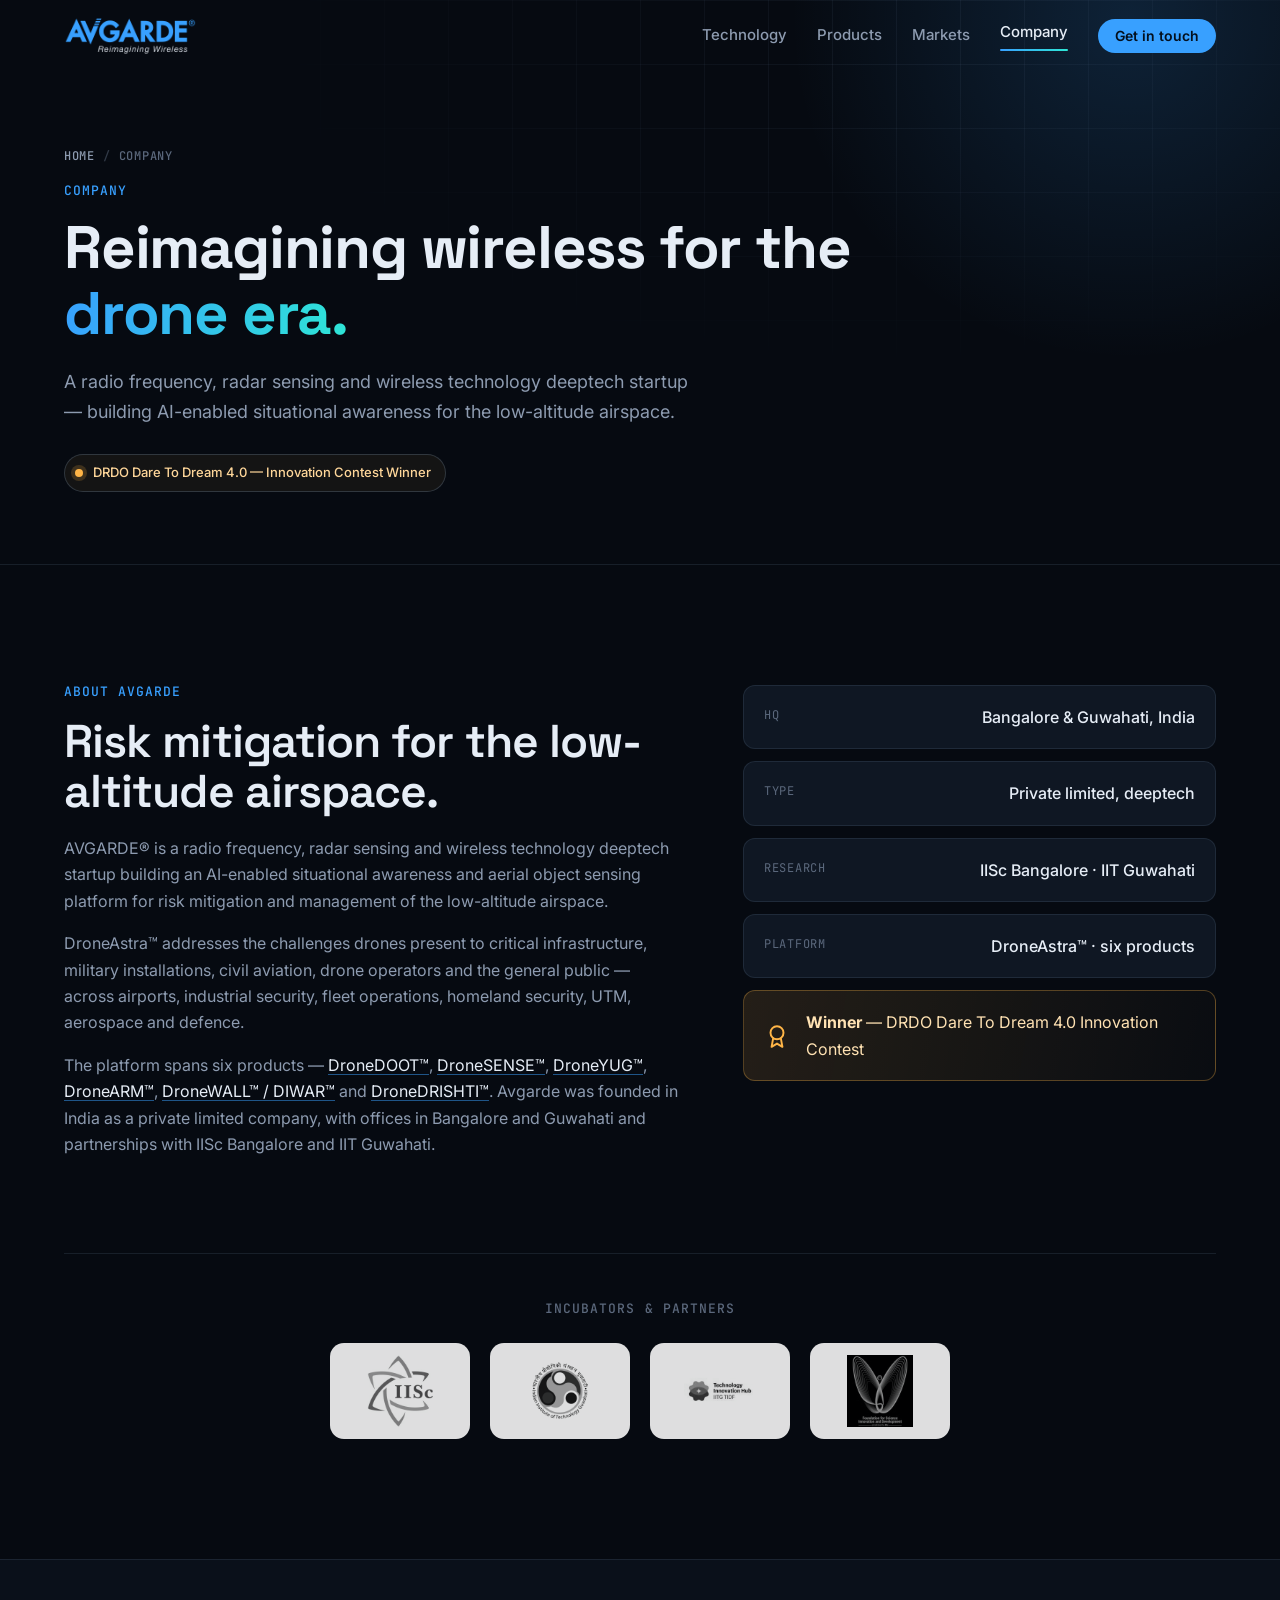
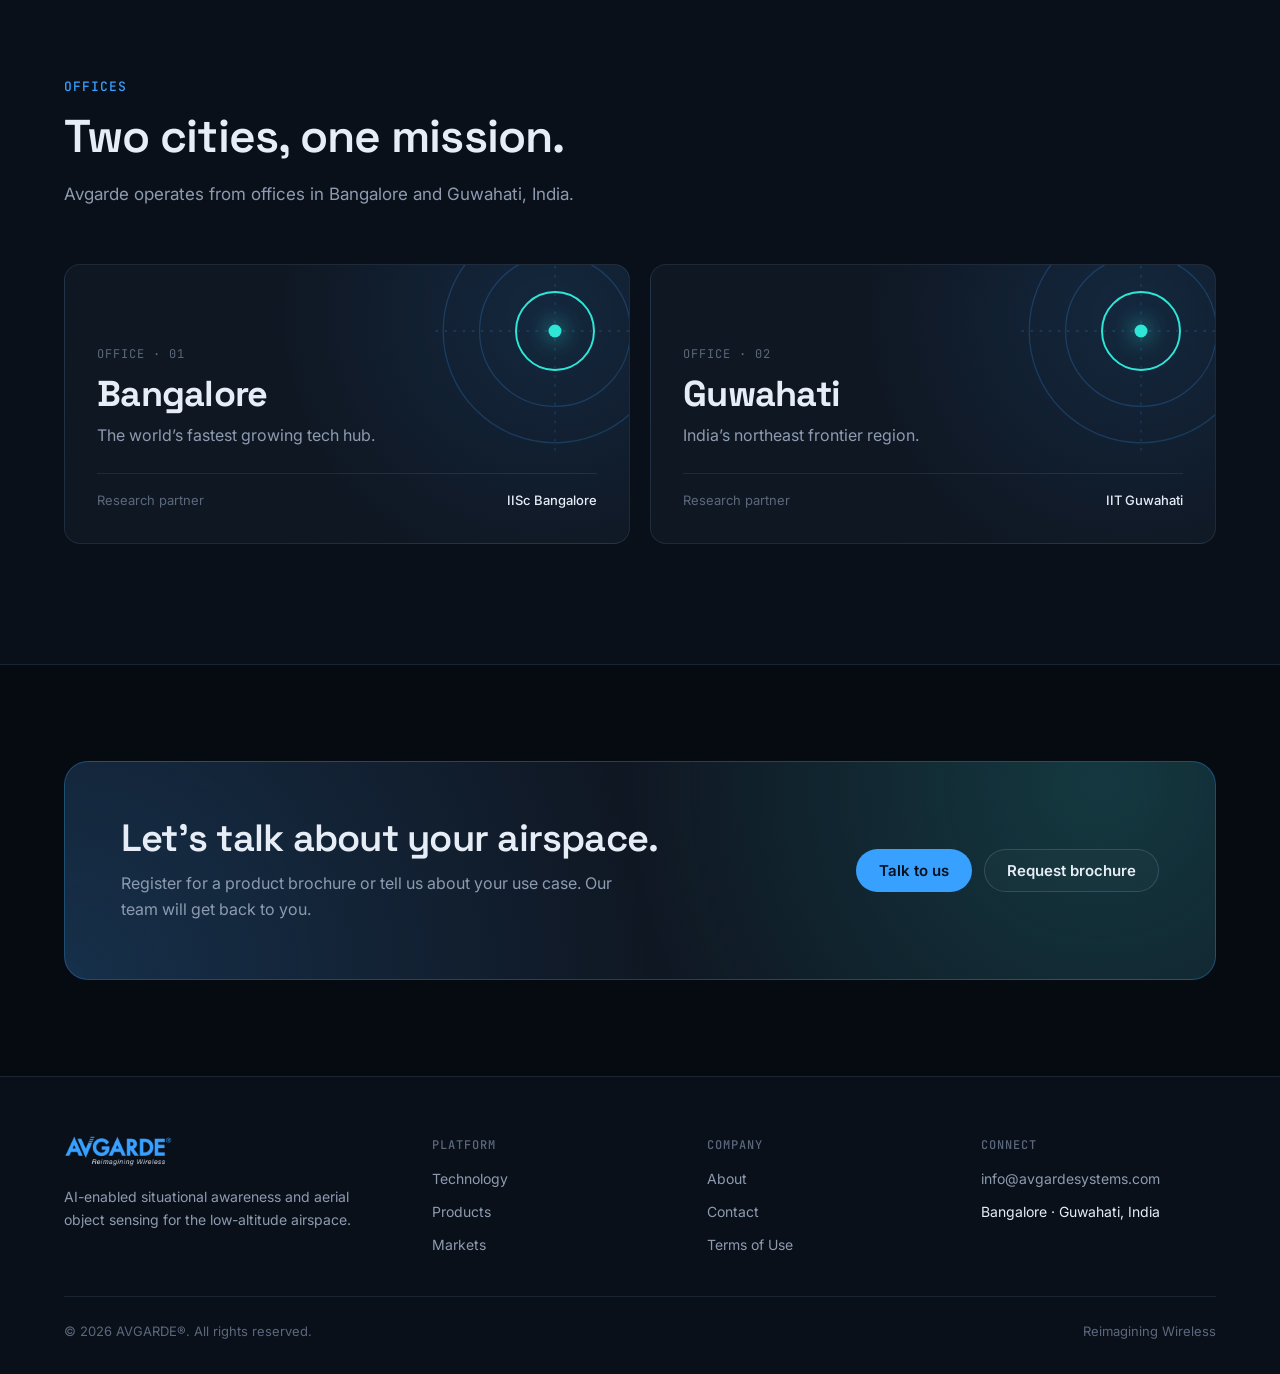
==== company.html @ e4c012e9 "Initial commit: Ready for Vercel deployment" ====
<!DOCTYPE html>
<html lang="en">
<head>
  <meta charset="utf-8">
  <meta name="viewport" content="width=device-width, initial-scale=1">
  <title>Company — Avgarde®</title>
  <meta name="description" content="AVGARDE® is a radio frequency, radar sensing and wireless technology deeptech startup from India, with offices in Bangalore and Guwahati.">
  <meta name="theme-color" content="#060a11">
  <meta property="og:title" content="Company — Avgarde®">
  <meta property="og:description" content="AVGARDE® is a radio frequency, radar sensing and wireless technology deeptech startup from India, with offices in Bangalore and Guwahati.">
  <meta property="og:type" content="website">
  <link rel="icon" type="image/svg+xml" href="data:image/svg+xml,%3Csvg xmlns='http://www.w3.org/2000/svg' viewBox='0 0 32 32'%3E%3Crect width='32' height='32' rx='7' fill='%23060a11'/%3E%3Cpath d='M16 5 6 27h5l5-11 5 11h5z' fill='%2338a0ff'/%3E%3C/svg%3E">
  <link rel="preconnect" href="https://fonts.googleapis.com">
  <link rel="preconnect" href="https://fonts.gstatic.com" crossorigin>
  <link href="https://fonts.googleapis.com/css2?family=Inter:wght@400;500;600&family=Space+Grotesk:wght@500;600;700&family=JetBrains+Mono:wght@400;500&display=swap" rel="stylesheet">
  <link rel="stylesheet" href="styles.css">
  <link rel="stylesheet" href="pages.css">
</head>
<body data-page="company">

<a class="skip" href="#main">Skip to content</a>

<header class="nav" id="nav">
  <div class="container nav__inner">
    <a href="index.html" class="nav__logo" aria-label="Avgarde home">
      <img src="assets/logo-dark.png" alt="Avgarde® — Reimagining Wireless" width="150" height="50">
    </a>
    <nav class="nav__links" id="navLinks" aria-label="Primary">
      <a href="technology.html" data-page="technology">Technology</a>
      <a href="products.html" data-page="products">Products</a>
      <a href="markets.html" data-page="markets">Markets</a>
      <a href="company.html" data-page="company">Company</a>
      <a href="contact.html" class="btn btn--sm btn--primary" data-page="contact">Get in touch</a>
    </nav>
    <button class="nav__toggle" id="navToggle" aria-label="Open menu" aria-expanded="false" aria-controls="navLinks">
      <span></span><span></span>
    </button>
  </div>
</header>

<main id="main">
  <!-- ============ PAGE HERO ============ -->
  <section class="page-hero">
    <div class="hero__grid-bg" aria-hidden="true"></div>
    <div class="container">
      <nav class="crumbs reveal" aria-label="Breadcrumb">
        <a href="index.html">Home</a><span aria-hidden="true">/</span><span aria-current="page">Company</span>
      </nav>
      <p class="eyebrow reveal">Company</p>
      <h1 class="reveal">Reimagining wireless for the <span class="grad">drone era.</span></h1>
      <p class="lead reveal">A radio frequency, radar sensing and wireless technology deeptech startup — building AI-enabled situational awareness for the low-altitude airspace.</p>
      <p class="badge page-hero__badge reveal">
        <span class="badge__dot" aria-hidden="true"></span>
        DRDO Dare To Dream 4.0 — Innovation Contest Winner
      </p>
    </div>
  </section>

  <!-- ============ ABOUT ============ -->
  <section class="section" id="about">
    <div class="container company">
      <div class="company__text reveal">
        <p class="eyebrow">About Avgarde</p>
        <h2>Risk mitigation for the low-altitude airspace.</h2>
        <p>AVGARDE® is a radio frequency, radar sensing and wireless technology deeptech startup building an AI-enabled situational awareness and aerial object sensing platform for risk mitigation and management of the low-altitude airspace.</p>
        <p>DroneAstra™ addresses the challenges drones present to critical infrastructure, military installations, civil aviation, drone operators and the general public — across airports, industrial security, fleet operations, homeland security, UTM, aerospace and defence.</p>
        <p>The platform spans six products — <a class="inline-link" href="products.html#dronedoot">DroneDOOT™</a>, <a class="inline-link" href="products.html#dronesense">DroneSENSE™</a>, <a class="inline-link" href="products.html#droneyug">DroneYUG™</a>, <a class="inline-link" href="products.html#dronearm">DroneARM™</a>, <a class="inline-link" href="products.html#dronewall">DroneWALL™ / DIWAR™</a> and <a class="inline-link" href="products.html#dronedrishti">DroneDRISHTI™</a>. Avgarde was founded in India as a private limited company, with offices in Bangalore and Guwahati and partnerships with IISc Bangalore and IIT Guwahati.</p>
      </div>
      <div class="company__facts reveal">
        <div class="fact">
          <span class="fact__k mono">HQ</span>
          <span class="fact__v">Bangalore &amp; Guwahati, India</span>
        </div>
        <div class="fact">
          <span class="fact__k mono">Type</span>
          <span class="fact__v">Private limited, deeptech</span>
        </div>
        <div class="fact">
          <span class="fact__k mono">Research</span>
          <span class="fact__v">IISc Bangalore · IIT Guwahati</span>
        </div>
        <div class="fact">
          <span class="fact__k mono">Platform</span>
          <span class="fact__v">DroneAstra™ · six products</span>
        </div>
        <div class="fact fact--award">
          <svg viewBox="0 0 24 24" aria-hidden="true"><circle cx="12" cy="9" r="6"/><path d="M8.5 14 7 22l5-3 5 3-1.5-8"/></svg>
          <span><b>Winner</b> — DRDO Dare To Dream 4.0 Innovation Contest</span>
        </div>
      </div>
    </div>

    <div class="container">
      <div class="partners reveal">
        <p class="partners__label">Incubators &amp; partners</p>
        <div class="partners__row">
          <div class="partner"><img src="assets/iisc.jpeg" alt="Indian Institute of Science, Bangalore" width="400" height="400" loading="lazy"></div>
          <div class="partner"><img src="assets/iitg-logo.png" alt="IIT Guwahati" width="400" height="400" loading="lazy"></div>
          <div class="partner"><img src="assets/iitg.jpeg" alt="IIT Guwahati Technology Incubation Centre" width="200" height="200" loading="lazy"></div>
          <div class="partner"><img src="assets/fsid.jpeg" alt="Foundation for Science Innovation and Development" width="200" height="200" loading="lazy"></div>
        </div>
      </div>
    </div>
  </section>

  <!-- ============ OFFICES ============ -->
  <section class="section section--alt" id="offices">
    <div class="container">
      <header class="section__head reveal">
        <p class="eyebrow">Offices</p>
        <h2>Two cities, one mission.</h2>
        <p class="section__sub">Avgarde operates from offices in Bangalore and Guwahati, India.</p>
      </header>

      <div class="offices">
        <article class="office reveal">
          <svg class="office__art" viewBox="0 0 200 200" aria-hidden="true">
            <circle cx="100" cy="100" r="30"/><circle cx="100" cy="100" r="58"/><circle cx="100" cy="100" r="86"/>
            <path d="M100 8v184M8 100h184"/>
            <circle class="office__ping" cx="100" cy="100" r="30"/>
            <circle class="office__pin" cx="100" cy="100" r="5"/>
          </svg>
          <p class="office__k mono">Office · 01</p>
          <h3>Bangalore</h3>
          <p class="office__d">The world’s fastest growing tech hub.</p>
          <p class="office__meta"><span>Research partner</span><span>IISc Bangalore</span></p>
        </article>
        <article class="office reveal">
          <svg class="office__art" viewBox="0 0 200 200" aria-hidden="true">
            <circle cx="100" cy="100" r="30"/><circle cx="100" cy="100" r="58"/><circle cx="100" cy="100" r="86"/>
            <path d="M100 8v184M8 100h184"/>
            <circle class="office__ping" cx="100" cy="100" r="30"/>
            <circle class="office__pin" cx="100" cy="100" r="5"/>
          </svg>
          <p class="office__k mono">Office · 02</p>
          <h3>Guwahati</h3>
          <p class="office__d">India’s northeast frontier region.</p>
          <p class="office__meta"><span>Research partner</span><span>IIT Guwahati</span></p>
        </article>
      </div>
    </div>
  </section>

  <!-- ============ CTA ============ -->
  <section class="cta-band">
    <div class="container">
      <div class="cta-band__box reveal">
        <div>
          <h2>Let’s talk about your airspace.</h2>
          <p>Register for a product brochure or tell us about your use case. Our team will get back to you.</p>
        </div>
        <div class="cta-band__actions">
          <a href="contact.html?req=other" class="btn btn--primary">Talk to us</a>
          <a href="contact.html" class="btn btn--ghost">Request brochure</a>
        </div>
      </div>
    </div>
  </section>
</main>

<footer class="footer">
  <div class="container">
    <div class="footer__grid">
      <div class="footer__brand">
        <a href="index.html" aria-label="Avgarde home"><img src="assets/logo-dark.png" alt="Avgarde®" width="120" height="40"></a>
        <p>AI-enabled situational awareness and aerial object sensing for the low-altitude airspace.</p>
      </div>
      <div class="footer__col">
        <h4>Platform</h4>
        <ul>
          <li><a href="technology.html">Technology</a></li>
          <li><a href="products.html">Products</a></li>
          <li><a href="markets.html">Markets</a></li>
        </ul>
      </div>
      <div class="footer__col">
        <h4>Company</h4>
        <ul>
          <li><a href="company.html">About</a></li>
          <li><a href="contact.html">Contact</a></li>
          <li><a href="https://avgarde.net/terms-of-use">Terms of Use</a></li>
        </ul>
      </div>
      <div class="footer__col">
        <h4>Connect</h4>
        <ul>
          <li><a href="mailto:info@avgardesystems.com">info@avgardesystems.com</a></li>
          <li>Bangalore · Guwahati, India</li>
        </ul>
      </div>
    </div>
    <div class="footer__bottom">
      <p>© <span id="year">2026</span> AVGARDE®. All rights reserved.</p>
      <p>Reimagining Wireless</p>
    </div>
  </div>
</footer>

<script src="main.js"></script>
</body>
</html>
---- styles.css ----
:root {
  --bg: #060a11;
  --bg-alt: #0a101a;
  --surface: #0f1723;
  --surface-2: #131d2c;
  --line: rgba(148, 176, 214, 0.12);
  --line-strong: rgba(148, 176, 214, 0.22);
  --text: #e6edf6;
  --muted: #8d9bb0;
  --faint: #5b687c;
  --blue: #38a0ff;
  --cyan: #2ee6d6;
  --red: #ff5c6c;
  --amber: #ffb547;
  --green: #3ddc97;
  --radius: 16px;
  --max: 1200px;
  --font: "Inter", system-ui, -apple-system, sans-serif;
  --display: "Space Grotesk", var(--font);
  --mono: "JetBrains Mono", ui-monospace, monospace;
}

*, *::before, *::after { box-sizing: border-box; }
html { scroll-behavior: smooth; scroll-padding-top: 80px; }
body {
  margin: 0;
  background: var(--bg);
  color: var(--text);
  font: 400 16px/1.65 var(--font);
  -webkit-font-smoothing: antialiased;
  overflow-x: hidden;
}
img { max-width: 100%; display: block; }
a { color: inherit; text-decoration: none; }
h1, h2, h3 { font-family: var(--display); line-height: 1.1; margin: 0; letter-spacing: -0.02em; }
p { margin: 0; }
.mono { font-family: var(--mono); }
.container { width: 100%; max-width: var(--max); margin: 0 auto; padding: 0 24px; }
:focus-visible { outline: 2px solid var(--blue); outline-offset: 3px; border-radius: 6px; }

/* ---------- buttons ---------- */
.btn {
  display: inline-flex; align-items: center; justify-content: center; gap: 8px;
  padding: 13px 22px; border-radius: 999px; font: 600 15px/1 var(--font);
  border: 1px solid transparent; cursor: pointer; transition: transform .2s, background .2s, border-color .2s, box-shadow .2s;
}
.btn--primary { background: var(--blue); color: #04101e; box-shadow: 0 0 0 0 rgba(56,160,255,.4); }
.btn--primary:hover { background: #5cb3ff; box-shadow: 0 8px 30px -8px rgba(56,160,255,.6); transform: translateY(-1px); }
.btn--ghost { border-color: var(--line-strong); color: var(--text); background: rgba(255,255,255,.02); }
.btn--ghost:hover { border-color: var(--blue); background: rgba(56,160,255,.08); }
.btn--sm { padding: 9px 16px; font-size: 14px; }
.btn--block { width: 100%; }

/* ---------- nav ---------- */
.nav {
  position: fixed; inset: 0 0 auto; z-index: 50; height: 72px;
  transition: background .3s, border-color .3s, backdrop-filter .3s;
  border-bottom: 1px solid transparent;
}
.nav.is-scrolled { background: rgba(6,10,17,.78); backdrop-filter: blur(14px); -webkit-backdrop-filter: blur(14px); border-bottom-color: var(--line); }
.nav__inner { height: 100%; display: flex; align-items: center; justify-content: space-between; }
.nav__logo img { height: 44px; width: auto; }
.nav__links { display: flex; align-items: center; gap: 30px; font-size: 15px; font-weight: 500; }
.nav__links a:not(.btn) { color: var(--muted); transition: color .2s; }
.nav__links a:not(.btn):hover, .nav__links a.is-current { color: var(--text); }
.nav__toggle { display: none; width: 40px; height: 40px; background: none; border: 0; cursor: pointer; position: relative; }
.nav__toggle span { position: absolute; left: 10px; right: 10px; height: 2px; background: var(--text); border-radius: 2px; transition: transform .25s, top .25s; }
.nav__toggle span:first-child { top: 15px; }
.nav__toggle span:last-child { top: 23px; }
.nav__toggle[aria-expanded="true"] span:first-child { top: 19px; transform: rotate(45deg); }
.nav__toggle[aria-expanded="true"] span:last-child { top: 19px; transform: rotate(-45deg); }

/* ---------- hero ---------- */
.hero { position: relative; padding: 140px 0 64px; overflow: hidden; isolation: isolate; }
.hero::before {
  content: ""; position: absolute; z-index: -1; width: 900px; height: 900px; right: -200px; top: -250px;
  background: radial-gradient(circle, rgba(56,160,255,.18), transparent 60%);
}
.hero::after {
  content: ""; position: absolute; z-index: -1; width: 700px; height: 700px; left: -300px; bottom: -300px;
  background: radial-gradient(circle, rgba(46,230,214,.08), transparent 60%);
}
.hero__grid-bg {
  position: absolute; inset: 0; z-index: -1;
  background-image: linear-gradient(var(--line) 1px, transparent 1px), linear-gradient(90deg, var(--line) 1px, transparent 1px);
  background-size: 64px 64px;
  mask-image: radial-gradient(ellipse 70% 60% at 60% 35%, #000 20%, transparent 75%);
  -webkit-mask-image: radial-gradient(ellipse 70% 60% at 60% 35%, #000 20%, transparent 75%);
  opacity: .55;
}
.hero__inner { display: grid; grid-template-columns: 1.05fr 1fr; gap: 56px; align-items: center; }
.badge {
  display: inline-flex; align-items: center; gap: 10px; padding: 7px 14px 7px 10px; margin-bottom: 28px;
  border: 1px solid var(--line-strong); border-radius: 999px; background: rgba(255,181,71,.06);
  font-size: 13px; font-weight: 500; color: #ffd79a;
}
.badge__dot { width: 8px; height: 8px; border-radius: 50%; background: var(--amber); box-shadow: 0 0 0 4px rgba(255,181,71,.18); }
.hero h1 { font-size: clamp(40px, 5.6vw, 68px); font-weight: 700; margin-bottom: 22px; }
.grad { white-space: nowrap; background: linear-gradient(100deg, var(--blue), var(--cyan)); -webkit-background-clip: text; background-clip: text; color: transparent; }
.lead { font-size: 18px; color: var(--muted); max-width: 520px; margin-bottom: 36px; }
.hero__cta { display: flex; gap: 12px; flex-wrap: wrap; }

.radar {
  position: relative; aspect-ratio: 1; width: 100%; max-width: 520px; margin-left: auto;
  border-radius: 50%;
  background: radial-gradient(circle, rgba(56,160,255,.08), rgba(6,10,17,0) 70%);
}
.radar canvas { width: 100%; height: 100%; display: block; }
.radar__hud {
  position: absolute; font-size: 12px; color: var(--muted); padding: 6px 10px;
  background: rgba(15,23,35,.8); border: 1px solid var(--line); border-radius: 8px; backdrop-filter: blur(6px);
  display: flex; align-items: center; gap: 6px; white-space: nowrap;
}
.radar__hud .mono { color: var(--blue); font-size: 11px; }
.radar__hud--tl { top: 6%; left: 0; }
.radar__hud--tr { top: 6%; right: 0; }
.radar__hud--bl { bottom: 6%; left: 0; }
.radar__hud--br { bottom: 6%; right: 0; color: var(--text); }
.dot { width: 7px; height: 7px; border-radius: 50%; display: inline-block; }
.dot--red { background: var(--red); box-shadow: 0 0 10px var(--red); animation: pulse 1.6s infinite; }
@keyframes pulse { 50% { opacity: .35; } }

.stats {
  margin: 72px 0 0; display: grid; grid-template-columns: repeat(4, 1fr);
  border: 1px solid var(--line); border-radius: var(--radius); background: rgba(15,23,35,.55); backdrop-filter: blur(8px);
}
.stat { padding: 26px 28px; }
.stat + .stat { border-left: 1px solid var(--line); }
.stat dt { font-size: 13px; color: var(--muted); font-weight: 500; }
.stat dd { margin: 6px 0 4px; font: 700 40px/1 var(--display); letter-spacing: -0.03em; }
.stat dd small { font-size: 22px; color: var(--blue); margin-left: 2px; }
.stat p { font-size: 13px; color: var(--faint); }

/* ---------- sections ---------- */
.section { padding: 120px 0; position: relative; }
.section--alt { background: var(--bg-alt); border-block: 1px solid var(--line); }
.section__head { max-width: 720px; margin-bottom: 56px; }
.eyebrow { font: 500 13px/1 var(--mono); color: var(--blue); letter-spacing: .08em; text-transform: uppercase; margin-bottom: 18px; }
.section h2 { font-size: clamp(30px, 3.6vw, 46px); font-weight: 600; margin-bottom: 18px; }
.section__sub { color: var(--muted); font-size: 17px; }

/* ---------- pipeline ---------- */
.pipeline { display: grid; grid-template-columns: 1fr auto 1fr auto 1fr auto 1fr; align-items: stretch; gap: 0; margin-bottom: 28px; }
.pipe {
  position: relative; padding: 28px 24px; border-radius: var(--radius);
  background: linear-gradient(180deg, var(--surface-2), var(--surface)); border: 1px solid var(--line);
}
.pipe__icon { width: 48px; height: 48px; border-radius: 12px; display: grid; place-items: center; background: rgba(56,160,255,.1); border: 1px solid rgba(56,160,255,.25); margin-bottom: 20px; }
.pipe__icon svg { width: 28px; height: 28px; fill: none; stroke: var(--blue); stroke-width: 2; stroke-linecap: round; stroke-linejoin: round; }
.pipe__icon .fill { fill: var(--blue); }
.pipe__step { position: absolute; top: 24px; right: 24px; font-size: 12px; color: var(--faint); }
.pipe h3 { font-size: 20px; margin-bottom: 8px; }
.pipe p { font-size: 14px; color: var(--muted); }
.pipe__arrow { width: 32px; position: relative; }
.pipe__arrow::before {
  content: ""; position: absolute; left: 4px; right: 4px; top: 50%; height: 2px;
  background: linear-gradient(90deg, transparent, var(--blue), transparent); background-size: 200% 100%;
  animation: flow 2s linear infinite;
}
@keyframes flow { from { background-position: 100% 0; } to { background-position: -100% 0; } }

.adv { display: grid; grid-template-columns: repeat(3, 1fr); gap: 1px; background: var(--line); border: 1px solid var(--line); border-radius: var(--radius); overflow: hidden; }
.adv__card { background: var(--bg); padding: 28px; transition: background .25s; }
.adv__card:hover { background: var(--surface); }
.adv__card h3 { font-size: 17px; margin-bottom: 8px; display: flex; align-items: center; gap: 10px; }
.adv__card h3::before { content: ""; width: 6px; height: 6px; border-radius: 2px; background: var(--cyan); transform: rotate(45deg); }
.adv__card p { font-size: 14.5px; color: var(--muted); }

/* ---------- products ---------- */
.filters { display: flex; gap: 8px; flex-wrap: wrap; margin-bottom: 32px; }
.chip {
  padding: 8px 16px; border-radius: 999px; border: 1px solid var(--line-strong); background: transparent;
  color: var(--muted); font: 500 14px/1 var(--font); cursor: pointer; transition: all .2s;
}
.chip:hover { color: var(--text); }
.chip.is-active { background: var(--text); color: var(--bg); border-color: var(--text); }

.products { display: grid; grid-template-columns: repeat(3, 1fr); gap: 20px; }
.product {
  display: flex; flex-direction: column; border-radius: var(--radius); overflow: hidden;
  background: var(--surface); border: 1px solid var(--line);
  transition: transform .3s, border-color .3s, box-shadow .3s, opacity .3s;
}
.product:hover { transform: translateY(-4px); border-color: var(--line-strong); box-shadow: 0 24px 50px -24px rgba(0,0,0,.8); }
.product.is-hidden { display: none; }
.product__art {
  position: relative; height: 170px; display: grid; place-items: center; border-bottom: 1px solid var(--line);
  background:
    radial-gradient(circle at 50% 60%, rgba(56,160,255,.14), transparent 65%),
    linear-gradient(var(--line) 1px, transparent 1px) 0 0 / 20px 20px,
    linear-gradient(90deg, var(--line) 1px, transparent 1px) 0 0 / 20px 20px,
    #0b121d;
}
.product__art svg { width: 78%; height: 78%; overflow: visible; }
.tag { position: absolute; top: 14px; left: 14px; font: 500 11px/1 var(--mono); letter-spacing: .04em; text-transform: uppercase; padding: 6px 9px; border-radius: 6px; }
.tag--detect { color: var(--blue); background: rgba(56,160,255,.12); }
.tag--counter { color: var(--red); background: rgba(255,92,108,.12); }
.tag--identify { color: var(--green); background: rgba(61,220,151,.12); }
.product__body { padding: 24px; display: flex; flex-direction: column; flex: 1; }
.product h3 { font-size: 22px; }
.product h3 sup { font-size: .5em; color: var(--muted); margin-left: 1px; }
.product__kind { color: var(--muted); font-size: 14px; margin: 6px 0 20px; }
.specs { list-style: none; padding: 0; margin: 0 0 20px; display: grid; grid-template-columns: repeat(3, 1fr); gap: 8px; }
.specs--bands { grid-template-columns: repeat(5, 1fr); }
.specs li { padding: 10px; border-radius: 10px; background: rgba(255,255,255,.025); border: 1px solid var(--line); }
.specs b { display: block; font: 600 15px/1.2 var(--display); }
.specs span { font-size: 11.5px; color: var(--faint); line-height: 1.3; display: block; margin-top: 2px; }
details { margin-top: auto; border-top: 1px solid var(--line); padding-top: 14px; }
summary { cursor: pointer; font-size: 14px; font-weight: 600; color: var(--blue); list-style: none; display: flex; align-items: center; gap: 6px; }
summary::-webkit-details-marker { display: none; }
summary::after { content: "+"; font: 400 18px/1 var(--mono); transition: transform .2s; }
details[open] summary::after { transform: rotate(45deg); }
details p { margin-top: 12px; font-size: 14px; color: var(--muted); }

/* product art */
.art-rings circle { fill: none; stroke: rgba(56,160,255,.35); stroke-width: 1; stroke-dasharray: 3 4; }
.art-rings--warn circle { stroke: rgba(255,92,108,.5); animation: ring 2.4s ease-out infinite; transform-origin: 100px 60px; }
.art-rings--warn circle:nth-child(2) { animation-delay: .4s; }
.art-rings--warn circle:nth-child(3) { animation-delay: .8s; }
@keyframes ring { 0% { opacity: 0; transform: scale(.6); } 40% { opacity: 1; } 100% { opacity: 0; transform: scale(1.15); } }
.art-sweep { fill: rgba(56,160,255,.18); transform-origin: 100px 100px; animation: sweep 4s linear infinite; }
@keyframes sweep { from { transform: rotate(-80deg); } to { transform: rotate(80deg); } }
.art-blip { fill: var(--red); filter: drop-shadow(0 0 6px var(--red)); animation: pulse 1.4s infinite; }
.art-blip--2 { fill: var(--cyan); filter: drop-shadow(0 0 6px var(--cyan)); animation-delay: .6s; }
.art-solid { fill: var(--blue); }
.art-solid-stroke { fill: rgba(56,160,255,.12); stroke: var(--blue); stroke-width: 2; stroke-linejoin: round; }
.art-wave { fill: none; stroke: var(--blue); stroke-width: 1.6; opacity: .7; }
.art-wave--2 { stroke: var(--cyan); opacity: .45; }
.art-bars rect { fill: rgba(56,160,255,.45); transform-origin: bottom; transform-box: fill-box; animation: eq 1.8s ease-in-out infinite; }
.art-bars rect:nth-child(odd) { animation-delay: -.6s; }
.art-bars rect:nth-child(3n) { animation-delay: -1.1s; }
.art-bars .hot { fill: var(--cyan); }
@keyframes eq { 50% { transform: scaleY(.55); } }
.art-drone path, .art-drone circle { fill: none; stroke: var(--text); stroke-width: 2; }
.art-drone .art-solid { fill: var(--red); stroke: none; }
.art-drone--ok .art-solid { fill: var(--green); }
.art-dash { stroke: var(--red); stroke-width: 2; stroke-dasharray: 3 4; animation: dash 1s linear infinite; }
@keyframes dash { to { stroke-dashoffset: -14; } }
.art-beam path { stroke: var(--red); stroke-width: 2; stroke-dasharray: 5 7; opacity: .8; animation: dash .6s linear infinite; }
.art-wall rect { fill: rgba(255,92,108,.1); stroke: rgba(255,92,108,.6); stroke-width: 1.5; animation: wall 2s ease-in-out infinite; }
.art-wall rect:nth-child(2) { animation-delay: .2s; }
.art-wall rect:nth-child(3) { animation-delay: .4s; }
.art-wall rect:nth-child(4) { animation-delay: .6s; }
.art-wall rect:nth-child(5) { animation-delay: .8s; }
@keyframes wall { 50% { fill: rgba(255,92,108,.35); } }
.art-id path { fill: none; stroke: var(--green); stroke-width: 2; stroke-linecap: round; animation: pulse 1.6s infinite; }
.art-id path:nth-child(2) { animation-delay: .3s; }
.art-label { font: 500 10px var(--mono); fill: var(--green); }

/* ---------- markets ---------- */
.markets { display: grid; grid-template-columns: 340px 1fr; gap: 24px; }
.markets__tabs { display: flex; flex-direction: column; gap: 8px; }
.mtab {
  display: flex; align-items: center; gap: 14px; text-align: left; padding: 18px 20px; border-radius: 12px;
  background: transparent; border: 1px solid var(--line); color: var(--muted); font: 500 15px/1.3 var(--font);
  cursor: pointer; transition: all .2s;
}
.mtab svg { width: 22px; height: 22px; flex: none; fill: none; stroke: currentColor; stroke-width: 1.7; stroke-linejoin: round; stroke-linecap: round; }
.mtab:hover { color: var(--text); border-color: var(--line-strong); }
.mtab.is-active { color: var(--text); background: var(--surface); border-color: rgba(56,160,255,.45); box-shadow: inset 3px 0 0 var(--blue); }
.mtab.is-active svg { stroke: var(--blue); }
.markets__panels {
  position: relative; padding: 44px; border-radius: var(--radius); border: 1px solid var(--line);
  background: radial-gradient(circle at 100% 0%, rgba(56,160,255,.1), transparent 50%), var(--surface);
  min-height: 380px;
}
.mpanel h3 { font-size: 28px; margin-bottom: 16px; }
.mpanel > p { color: var(--muted); margin-bottom: 28px; max-width: 640px; }
.mpanel.is-active { animation: fadeUp .45s ease both; }
.checks { list-style: none; padding: 0; margin: 0; display: grid; gap: 14px; }
.checks li { position: relative; padding-left: 34px; }
.checks li::before {
  content: ""; position: absolute; left: 0; top: 2px; width: 22px; height: 22px; border-radius: 50%;
  background: rgba(46,230,214,.12) url("data:image/svg+xml,%3Csvg xmlns='http://www.w3.org/2000/svg' viewBox='0 0 24 24'%3E%3Cpath d='M7 12.5l3 3 7-7' fill='none' stroke='%232ee6d6' stroke-width='2.4' stroke-linecap='round' stroke-linejoin='round'/%3E%3C/svg%3E") center/16px no-repeat;
}

/* ---------- company ---------- */
.company { display: grid; grid-template-columns: 1.3fr 1fr; gap: 64px; align-items: start; }
.company__text p:not(.eyebrow) { color: var(--muted); margin-bottom: 16px; }
.company__facts { display: grid; gap: 12px; }
.fact { display: flex; justify-content: space-between; gap: 16px; padding: 18px 20px; border-radius: 12px; border: 1px solid var(--line); background: var(--surface); }
.fact__k { font-size: 12px; color: var(--faint); text-transform: uppercase; letter-spacing: .06em; padding-top: 2px; }
.fact__v { text-align: right; font-weight: 500; }
.fact--award { justify-content: flex-start; align-items: center; background: linear-gradient(100deg, rgba(255,181,71,.12), rgba(255,181,71,.02)); border-color: rgba(255,181,71,.3); color: #ffe2b3; }
.fact--award svg { width: 26px; height: 26px; flex: none; fill: none; stroke: var(--amber); stroke-width: 1.8; stroke-linejoin: round; }

.partners { margin-top: 80px; padding-top: 48px; border-top: 1px solid var(--line); }
.partners__label { text-align: center; font: 500 13px/1 var(--mono); color: var(--faint); letter-spacing: .08em; text-transform: uppercase; margin-bottom: 28px; }
.partners__row { display: flex; justify-content: center; flex-wrap: wrap; gap: 20px; }
.partner {
  width: 140px; height: 96px; border-radius: 14px; background: #f3f6fa; display: grid; place-items: center; padding: 12px;
  filter: grayscale(1); opacity: .9; transition: filter .3s, opacity .3s, transform .3s;
}
.partner:hover { filter: none; opacity: 1; transform: translateY(-2px); }
.partner img { max-height: 72px; width: auto; object-fit: contain; mix-blend-mode: multiply; }

/* ---------- contact ---------- */
.contact { display: grid; grid-template-columns: 1fr 1.1fr; gap: 64px; align-items: start; }
.contact__intro p:not(.eyebrow) { color: var(--muted); margin-bottom: 28px; max-width: 420px; }
.contact__mail { display: inline-flex; align-items: center; gap: 12px; font-weight: 500; padding: 14px 18px; border-radius: 12px; border: 1px solid var(--line); background: var(--surface); transition: border-color .2s; }
.contact__mail:hover { border-color: var(--blue); }
.contact__mail svg { width: 20px; height: 20px; fill: none; stroke: var(--blue); stroke-width: 1.8; }
.form { display: grid; gap: 16px; padding: 32px; border-radius: var(--radius); background: var(--surface); border: 1px solid var(--line); }
.form__row { display: grid; grid-template-columns: 1fr 1fr; gap: 16px; }
.form label:not(.radio) { display: grid; gap: 7px; font-size: 13px; font-weight: 500; color: var(--muted); }
.form input:not([type=radio]), .form textarea {
  width: 100%; padding: 12px 14px; border-radius: 10px; border: 1px solid var(--line-strong);
  background: var(--bg); color: var(--text); font: 400 15px/1.4 var(--font); transition: border-color .2s, box-shadow .2s;
}
.form textarea { resize: vertical; min-height: 110px; }
.form input:focus, .form textarea:focus { outline: none; border-color: var(--blue); box-shadow: 0 0 0 3px rgba(56,160,255,.18); }
.form .is-invalid { border-color: var(--red) !important; }
fieldset { border: 0; padding: 0; margin: 0; display: flex; gap: 10px; flex-wrap: wrap; align-items: center; }
legend { font-size: 13px; font-weight: 500; color: var(--muted); margin-bottom: 7px; padding: 0; }
.radio input { position: absolute; opacity: 0; pointer-events: none; }
.radio span { display: inline-block; padding: 9px 16px; border-radius: 999px; border: 1px solid var(--line-strong); font-size: 14px; cursor: pointer; color: var(--muted); transition: all .2s; }
.radio input:checked + span { border-color: var(--blue); color: var(--text); background: rgba(56,160,255,.12); }
.radio input:focus-visible + span { outline: 2px solid var(--blue); outline-offset: 2px; }
.form__note { font-size: 13px; color: var(--muted); min-height: 1em; text-align: center; }

/* ---------- footer ---------- */
.footer { border-top: 1px solid var(--line); padding: 36px 0; }
.footer__inner { display: flex; align-items: center; justify-content: space-between; gap: 24px; flex-wrap: wrap; }
.footer img { height: 36px; width: auto; }
.footer nav { display: flex; gap: 24px; flex-wrap: wrap; font-size: 14px; }
.footer nav a { color: var(--muted); }
.footer nav a:hover { color: var(--text); }
.footer p { font-size: 13px; color: var(--faint); }

/* ---------- reveal ---------- */
.reveal { opacity: 0; transform: translateY(18px); transition: opacity .7s ease, transform .7s ease; }
.reveal.is-in { opacity: 1; transform: none; }
@keyframes fadeUp { from { opacity: 0; transform: translateY(10px); } to { opacity: 1; transform: none; } }

/* ---------- responsive ---------- */
@media (max-width: 1024px) {
  .products { grid-template-columns: repeat(2, 1fr); }
  .pipeline { grid-template-columns: 1fr 1fr; gap: 16px; }
  .pipe__arrow { display: none; }
  .markets { grid-template-columns: 1fr; }
  .markets__tabs { flex-direction: row; overflow-x: auto; scrollbar-width: none; }
  .mtab { flex: none; }
  .mtab.is-active { box-shadow: inset 0 -3px 0 var(--blue); }
}
@media (max-width: 860px) {
  .nav__toggle { display: block; }
  .nav__links {
    position: fixed; top: 72px; left: 0; right: 0; flex-direction: column; align-items: stretch; gap: 4px;
    padding: 16px 24px 24px; background: rgba(6,10,17,.97); border-bottom: 1px solid var(--line);
    transform: translateY(-8px); opacity: 0; pointer-events: none; transition: all .25s;
  }
  .nav__links.is-open { transform: none; opacity: 1; pointer-events: auto; }
  .nav__links a:not(.btn) { padding: 12px 0; font-size: 17px; border-bottom: 1px solid var(--line); }
  .nav__links .btn { margin-top: 12px; }
  .nav.menu-open { background: rgba(6,10,17,.97); }
  .hero { padding-top: 110px; }
  .hero__inner { grid-template-columns: 1fr; gap: 40px; }
  .radar { margin: 0 auto; max-width: 420px; }
  .stats { grid-template-columns: 1fr 1fr; margin-top: 48px; }
  .stat:nth-child(3) { border-left: 0; }
  .stat:nth-child(n+3) { border-top: 1px solid var(--line); }
  .adv { grid-template-columns: 1fr 1fr; }
  .company, .contact { grid-template-columns: 1fr; gap: 40px; }
  .section { padding: 88px 0; }
}
@media (max-width: 600px) {
  .container { padding: 0 16px; }
  .products, .adv, .pipeline { grid-template-columns: 1fr; }
  .form__row { grid-template-columns: 1fr; }
  .form { padding: 22px; }
  .markets__panels { padding: 26px 22px; }
  .stat { padding: 20px; }
  .stat dd { font-size: 32px; }
  .radar__hud { font-size: 11px; padding: 5px 8px; }
  .partner { width: calc(50% - 10px); }
  .footer__inner { flex-direction: column; align-items: flex-start; }
}
@media (prefers-reduced-motion: reduce) {
  *, *::before, *::after { animation: none !important; transition: none !important; }
  .reveal { opacity: 1; transform: none; }
  html { scroll-behavior: auto; }
}

/* =====================================================================
   Multipage shared components (used by every page)
   ===================================================================== */

/* nav current page */
.nav__links a[aria-current="page"]:not(.btn) { color: var(--text); }
.nav__links a[aria-current="page"]:not(.btn)::after {
  content: ""; display: block; height: 2px; margin-top: 4px; border-radius: 2px;
  background: linear-gradient(90deg, var(--blue), var(--cyan));
}
@media (max-width: 860px) { .nav__links a[aria-current="page"]:not(.btn)::after { display: none; } .nav__links a[aria-current="page"]:not(.btn) { color: var(--blue); } }

/* inner-page header: <section class="page-hero"> */
.page-hero { position: relative; padding: 150px 0 72px; overflow: hidden; isolation: isolate; border-bottom: 1px solid var(--line); }
.page-hero::before {
  content: ""; position: absolute; z-index: -1; width: 800px; height: 800px; right: -250px; top: -380px;
  background: radial-gradient(circle, rgba(56,160,255,.16), transparent 60%);
}
.page-hero .hero__grid-bg { mask-image: radial-gradient(ellipse 70% 80% at 70% 10%, #000 10%, transparent 70%); -webkit-mask-image: radial-gradient(ellipse 70% 80% at 70% 10%, #000 10%, transparent 70%); }
.page-hero h1 { font-size: clamp(38px, 5vw, 60px); font-weight: 700; margin-bottom: 20px; max-width: 820px; }
.page-hero .lead { max-width: 640px; margin-bottom: 0; }
.page-hero__inner { display: grid; grid-template-columns: 1.2fr 1fr; gap: 48px; align-items: center; }
.page-hero__inner--single { grid-template-columns: 1fr; }
.crumbs { display: flex; gap: 8px; align-items: center; font: 500 12px/1 var(--mono); color: var(--faint); letter-spacing: .06em; text-transform: uppercase; margin-bottom: 22px; }
.crumbs a { color: var(--muted); }
.crumbs a:hover { color: var(--text); }
.crumbs span[aria-hidden] { opacity: .5; }
@media (max-width: 860px) { .page-hero { padding: 116px 0 56px; } .page-hero__inner { grid-template-columns: 1fr; } }

/* call-to-action band: <section class="cta-band"> */
.cta-band { padding: 96px 0; }
.cta-band__box {
  position: relative; overflow: hidden; padding: 56px; border-radius: 24px; border: 1px solid rgba(56,160,255,.3);
  background: radial-gradient(circle at 90% 10%, rgba(46,230,214,.16), transparent 45%), radial-gradient(circle at 0% 100%, rgba(56,160,255,.18), transparent 50%), var(--surface);
  display: flex; align-items: center; justify-content: space-between; gap: 32px; flex-wrap: wrap;
}
.cta-band__box h2 { font-size: clamp(26px, 3vw, 38px); font-weight: 600; margin-bottom: 10px; }
.cta-band__box p { color: var(--muted); max-width: 520px; }
.cta-band__actions { display: flex; gap: 12px; flex-wrap: wrap; }
@media (max-width: 600px) { .cta-band { padding: 64px 0; } .cta-band__box { padding: 32px 22px; } }

/* "read more" link used on teaser cards */
.more { display: inline-flex; align-items: center; gap: 6px; font-size: 14px; font-weight: 600; color: var(--blue); }
.more::after { content: "→"; transition: transform .2s; }
.more:hover::after { transform: translateX(3px); }

/* richer footer */
.footer { padding: 56px 0 32px; background: var(--bg-alt); }
.footer__grid { display: grid; grid-template-columns: 1.4fr 1fr 1fr 1fr; gap: 40px; padding-bottom: 40px; border-bottom: 1px solid var(--line); }
.footer__brand p { color: var(--muted); font-size: 14px; margin-top: 16px; max-width: 300px; }
.footer__col h4 { font: 500 12px/1 var(--mono); color: var(--faint); letter-spacing: .08em; text-transform: uppercase; margin: 6px 0 16px; }
.footer__col ul { list-style: none; margin: 0; padding: 0; display: grid; gap: 10px; font-size: 14px; }
.footer__col a { color: var(--muted); }
.footer__col a:hover { color: var(--text); }
.footer__bottom { display: flex; justify-content: space-between; gap: 16px; flex-wrap: wrap; padding-top: 24px; font-size: 13px; color: var(--faint); }
.footer__bottom a { color: var(--muted); }
@media (max-width: 860px) { .footer__grid { grid-template-columns: 1fr 1fr; } .footer__brand { grid-column: 1 / -1; } }

/* skip link */
.skip { position: absolute; left: 16px; top: -60px; z-index: 100; padding: 10px 16px; border-radius: 8px; background: var(--blue); color: #04101e; font-weight: 600; transition: top .2s; }
.skip:focus { top: 12px; }
---- pages.css ----
/* =====================================================================
   Avgarde — inner pages (technology, products, markets, company, contact)
   Builds on the tokens and components in styles.css; only page-specific
   additions live here.
   ===================================================================== */

/* ---------- shared ---------- */
.page-hero__copy, .page-hero__visual { min-width: 0; }
.page-hero__cta { margin-top: 32px; }
.page-hero__badge { margin: 28px 0 0; }
.page-hero .stats { margin-top: 64px; }
.page-hero h1 .tm { font-size: .42em; line-height: 0; vertical-align: super; margin-left: .04em; }
/* a plain section already supplies the space above the CTA band */
.section:not(.section--alt) + .cta-band { padding-top: 0; }

.section__head--row {
  max-width: none; display: flex; align-items: flex-end; justify-content: space-between;
  gap: 24px 40px; flex-wrap: wrap;
}
.section__head--row > div:first-child { max-width: 620px; }
.section__head--row .filters { margin-bottom: 0; }

.inline-link { color: var(--text); text-decoration: underline; text-decoration-color: rgba(56,160,255,.5); text-underline-offset: 3px; transition: text-decoration-color .2s; }
.inline-link:hover { text-decoration-color: var(--blue); }

/* keep the card lift working once .reveal has run (styles.css resets transform) */
.product.reveal.is-in:hover { transform: translateY(-4px); }

/* ---------- technology: how the products fit ---------- */
.fit { list-style: none; margin: 0; padding: 0; display: grid; grid-template-columns: repeat(4, minmax(0, 1fr)); gap: 16px; }
.fit__step {
  --c: var(--blue); position: relative; overflow: hidden; display: flex; flex-direction: column; gap: 14px;
  padding: 26px 22px 22px; border-radius: var(--radius); border: 1px solid var(--line);
  background: linear-gradient(180deg, var(--surface-2), var(--surface));
}
.fit__step::before { content: ""; position: absolute; inset: 0 0 auto; height: 2px; background: linear-gradient(90deg, var(--c), transparent 85%); }
.fit__step--identify { --c: var(--green); }
.fit__step--counter { --c: var(--red); }
.fit__head { display: flex; align-items: baseline; justify-content: space-between; gap: 12px; }
.fit__head h3 { font-size: 21px; }
.fit__num { font-size: 12px; color: var(--faint); }
.fit__role { font-size: 13.5px; color: var(--muted); margin-top: -8px; }
.fit__list { list-style: none; margin: 4px 0 0; padding: 0; display: grid; gap: 8px; }
.fit__link {
  display: block; padding: 12px 14px; border-radius: 10px; border: 1px solid var(--line);
  background: rgba(255,255,255,.02); transition: border-color .2s, background .2s;
}
.fit__link b { display: flex; align-items: center; justify-content: space-between; gap: 8px; font: 600 15px/1.25 var(--display); }
.fit__link b::after { content: "→"; color: var(--c); font-family: var(--font); transition: transform .2s; }
.fit__link span { display: block; margin-top: 4px; font-size: 13px; line-height: 1.45; color: var(--muted); }
.fit__link:hover { border-color: var(--line-strong); background: rgba(255,255,255,.045); }
.fit__link:hover b::after { transform: translateX(3px); }
.fit__link:focus-visible { border-radius: 10px; }

/* ---------- products: quick index + interoperability ---------- */
.pindex {
  display: grid; gap: 18px; padding: 28px; border-radius: 20px; border: 1px solid var(--line);
  background: rgba(15,23,35,.72); backdrop-filter: blur(8px); -webkit-backdrop-filter: blur(8px);
}
.pindex__grp { --c: var(--blue); --c-rgb: 56,160,255; }
.pindex__grp--counter { --c: var(--red); --c-rgb: 255,92,108; }
.pindex__grp--identify { --c: var(--green); --c-rgb: 61,220,151; }
.pindex__grp + .pindex__grp { padding-top: 18px; border-top: 1px solid var(--line); }
.pindex__label { display: flex; align-items: center; gap: 10px; font-size: 11px; letter-spacing: .08em; text-transform: uppercase; color: var(--faint); margin-bottom: 12px; }
.pindex__label::before { content: ""; width: 7px; height: 7px; border-radius: 2px; transform: rotate(45deg); background: var(--c); }
.pindex ul { list-style: none; margin: 0; padding: 0; display: flex; flex-wrap: wrap; gap: 8px; }
.pindex a {
  display: inline-flex; align-items: center; padding: 9px 14px; border-radius: 999px;
  border: 1px solid var(--line-strong); font-size: 14px; font-weight: 500; transition: border-color .2s, background .2s;
}
.pindex a:hover { border-color: var(--c); background: rgba(var(--c-rgb), .1); }
.pindex a:focus-visible { border-radius: 999px; }

.interop { display: grid; grid-template-columns: minmax(0, 1fr) minmax(0, 1.45fr); gap: 56px; align-items: start; }
.interop .section__head { margin-bottom: 0; position: sticky; top: 112px; }
.interop__grid { display: grid; grid-template-columns: repeat(2, minmax(0, 1fr)); gap: 16px; }
.interop__item {
  --c: var(--blue); position: relative; overflow: hidden; display: flex; flex-direction: column; gap: 10px;
  padding: 26px; border-radius: var(--radius); border: 1px solid var(--line); background: var(--surface);
}
.interop__item::before { content: ""; position: absolute; inset: 0 0 auto; height: 2px; background: linear-gradient(90deg, var(--c), transparent 85%); }
.interop__item--counter { --c: var(--red); }
.interop__item--identify { --c: var(--green); }
.interop__with { font-size: 11px; letter-spacing: .06em; text-transform: uppercase; color: var(--c); }
.interop__item h3 { font-size: 20px; }
.interop__item h3 sup { font-size: .5em; color: var(--muted); margin-left: 1px; }
.interop__item p:not(.interop__with) { flex: 1; font-size: 14.5px; color: var(--muted); }

/* ---------- markets: key-fact callout + overview cards ---------- */
.callout {
  position: relative; overflow: hidden; padding: 36px; border-radius: 20px; border: 1px solid rgba(255,92,108,.28);
  background: radial-gradient(circle at 100% 0%, rgba(255,92,108,.14), transparent 55%), rgba(15,23,35,.86);
  box-shadow: 0 30px 80px -40px rgba(0,0,0,.9);
}
.callout__k { display: flex; align-items: center; gap: 10px; font-size: 12px; letter-spacing: .08em; text-transform: uppercase; color: #ff9aa5; margin-bottom: 22px; }
.callout__v { font: 700 clamp(72px, 9vw, 112px)/.9 var(--display); letter-spacing: -.04em; }
.callout__v small { display: block; margin-bottom: 10px; font: 500 14px/1 var(--mono); letter-spacing: .06em; text-transform: uppercase; color: var(--muted); }
.callout__t { margin-top: 16px; max-width: 400px; font-size: 19px; line-height: 1.4; font-weight: 500; }
.callout__bar { margin: 24px 0 14px; height: 6px; border-radius: 6px; background: rgba(56,160,255,.2); overflow: hidden; }
.callout__bar span {
  display: block; width: 70%; height: 100%; border-radius: inherit; transform-origin: left;
  background: linear-gradient(90deg, var(--red), #ff8a96); animation: calloutFill 1.6s cubic-bezier(.2,.7,.2,1) .4s both;
}
@keyframes calloutFill { from { transform: scaleX(0); } }
.callout__s { font-size: 14px; color: var(--muted); }

.mcards { display: grid; grid-template-columns: repeat(4, minmax(0, 1fr)); gap: 16px; }
.mcard {
  position: relative; display: flex; flex-direction: column; gap: 12px; padding: 26px 24px;
  border-radius: var(--radius); border: 1px solid var(--line); background: linear-gradient(180deg, var(--surface-2), var(--surface));
  transition: opacity .7s ease, transform .3s, border-color .3s, box-shadow .3s;
}
.mcard:hover { transform: translateY(-4px); border-color: rgba(56,160,255,.45); box-shadow: 0 24px 50px -24px rgba(0,0,0,.8); }
.mcard:focus-visible { border-radius: var(--radius); outline-offset: 4px; }
.mcard__icon { width: 48px; height: 48px; margin-bottom: 8px; display: grid; place-items: center; border-radius: 12px; background: rgba(56,160,255,.1); border: 1px solid rgba(56,160,255,.25); }
.mcard__icon svg { width: 24px; height: 24px; fill: none; stroke: var(--blue); stroke-width: 1.7; stroke-linejoin: round; stroke-linecap: round; }
.mcard__num { position: absolute; top: 26px; right: 24px; font-size: 12px; color: var(--faint); }
.mcard h3 { font-size: 19px; }
.mcard p { flex: 1; font-size: 14px; color: var(--muted); }
.mcard .more { margin-top: 4px; }
.mcard:hover .more::after { transform: translateX(3px); }

/* ---------- company: offices ---------- */
.offices { display: grid; grid-template-columns: repeat(2, minmax(0, 1fr)); gap: 20px; }
.office {
  position: relative; overflow: hidden; isolation: isolate; min-height: 280px; padding: 32px;
  display: flex; flex-direction: column; justify-content: flex-end; border-radius: var(--radius); border: 1px solid var(--line);
  background: radial-gradient(circle at 85% 18%, rgba(56,160,255,.12), transparent 50%), var(--surface);
}
.office__art { position: absolute; z-index: -1; width: 260px; height: 260px; right: -56px; top: -64px; }
.office__art circle, .office__art path { fill: none; stroke: rgba(56,160,255,.22); stroke-width: 1; }
.office__art path { stroke-dasharray: 2 5; }
.office__art .office__ping { stroke: var(--cyan); stroke-width: 1.5; transform-origin: 100px 100px; animation: officePing 2.8s ease-out infinite; }
.office:nth-child(2) .office__ping { animation-delay: -1.4s; }
.office__art .office__pin { fill: var(--cyan); stroke: none; filter: drop-shadow(0 0 8px var(--cyan)); }
@keyframes officePing { 0% { opacity: .9; transform: scale(.2); } 100% { opacity: 0; transform: scale(2.4); } }
.office__k { font-size: 12px; letter-spacing: .08em; text-transform: uppercase; color: var(--faint); }
.office h3 { margin: 10px 0 8px; font-size: clamp(28px, 3vw, 36px); }
.office__d { font-size: 16px; color: var(--muted); }
.office__meta { display: flex; justify-content: space-between; gap: 16px; margin-top: 24px; padding-top: 16px; border-top: 1px solid var(--line); font-size: 13px; color: var(--faint); }
.office__meta span:last-child { color: var(--text); font-weight: 500; text-align: right; }

/* ---------- contact ---------- */
.section--contact { padding-top: 88px; }
.contact__block + .contact__block { margin-top: 36px; padding-top: 32px; border-top: 1px solid var(--line); }
.section .contact__intro h2 { font-size: clamp(26px, 3vw, 34px); }
.contact__h3 { margin-bottom: 16px; font: 500 12px/1 var(--mono); letter-spacing: .08em; text-transform: uppercase; color: var(--faint); }
.olist { list-style: none; margin: 0; padding: 0; display: grid; grid-template-columns: repeat(2, minmax(0, 1fr)); gap: 10px; max-width: 420px; }
.olist li { display: flex; align-items: center; gap: 12px; padding: 14px 16px; border-radius: 12px; border: 1px solid var(--line); background: var(--surface); }
.olist svg { width: 20px; height: 20px; flex: none; fill: none; stroke: var(--cyan); stroke-width: 1.7; stroke-linejoin: round; }
.olist b { display: block; font-size: 15px; font-weight: 600; line-height: 1.2; }
.olist small { display: block; font-size: 12.5px; color: var(--faint); }
.rtypes { margin: 0; display: grid; gap: 14px; max-width: 420px; }
.rtypes dt { font-size: 15px; font-weight: 600; }
.rtypes dd { margin: 2px 0 0; font-size: 14px; color: var(--muted); }

.form__head { display: flex; align-items: baseline; justify-content: space-between; gap: 6px 12px; flex-wrap: wrap; }
.section .form__title { margin: 0; font-size: 22px; font-weight: 600; }
.form__req { font-size: 13px; color: var(--faint); }
.form__hint { display: flex; align-items: flex-start; gap: 10px; margin-top: 16px; padding: 0 6px; font-size: 13px; line-height: 1.55; color: var(--muted); }
.form__hint svg { width: 18px; height: 18px; flex: none; margin-top: 1px; fill: none; stroke: var(--blue); stroke-width: 1.8; stroke-linecap: round; }

/* ---------- responsive ---------- */
@media (max-width: 1024px) {
  .fit, .mcards { grid-template-columns: repeat(2, minmax(0, 1fr)); }
  .interop { grid-template-columns: 1fr; gap: 40px; }
  .interop .section__head { position: static; }
}
@media (max-width: 860px) {
  .page-hero .stats { margin-top: 48px; }
  .callout, .pindex { max-width: 560px; }
}
@media (max-width: 600px) {
  .fit, .mcards, .interop__grid, .offices { grid-template-columns: 1fr; }
  .callout { padding: 28px 24px; }
  .pindex { padding: 22px; }
  .office { min-height: 230px; padding: 26px 24px; }
  .interop__item { padding: 22px; }
  .specs--bands { gap: 6px; }
  .specs--bands li { padding: 10px 6px; }
  .section--contact { padding-top: 56px; }
}
@media (prefers-reduced-motion: reduce) {
  .office__ping { display: none; }
}
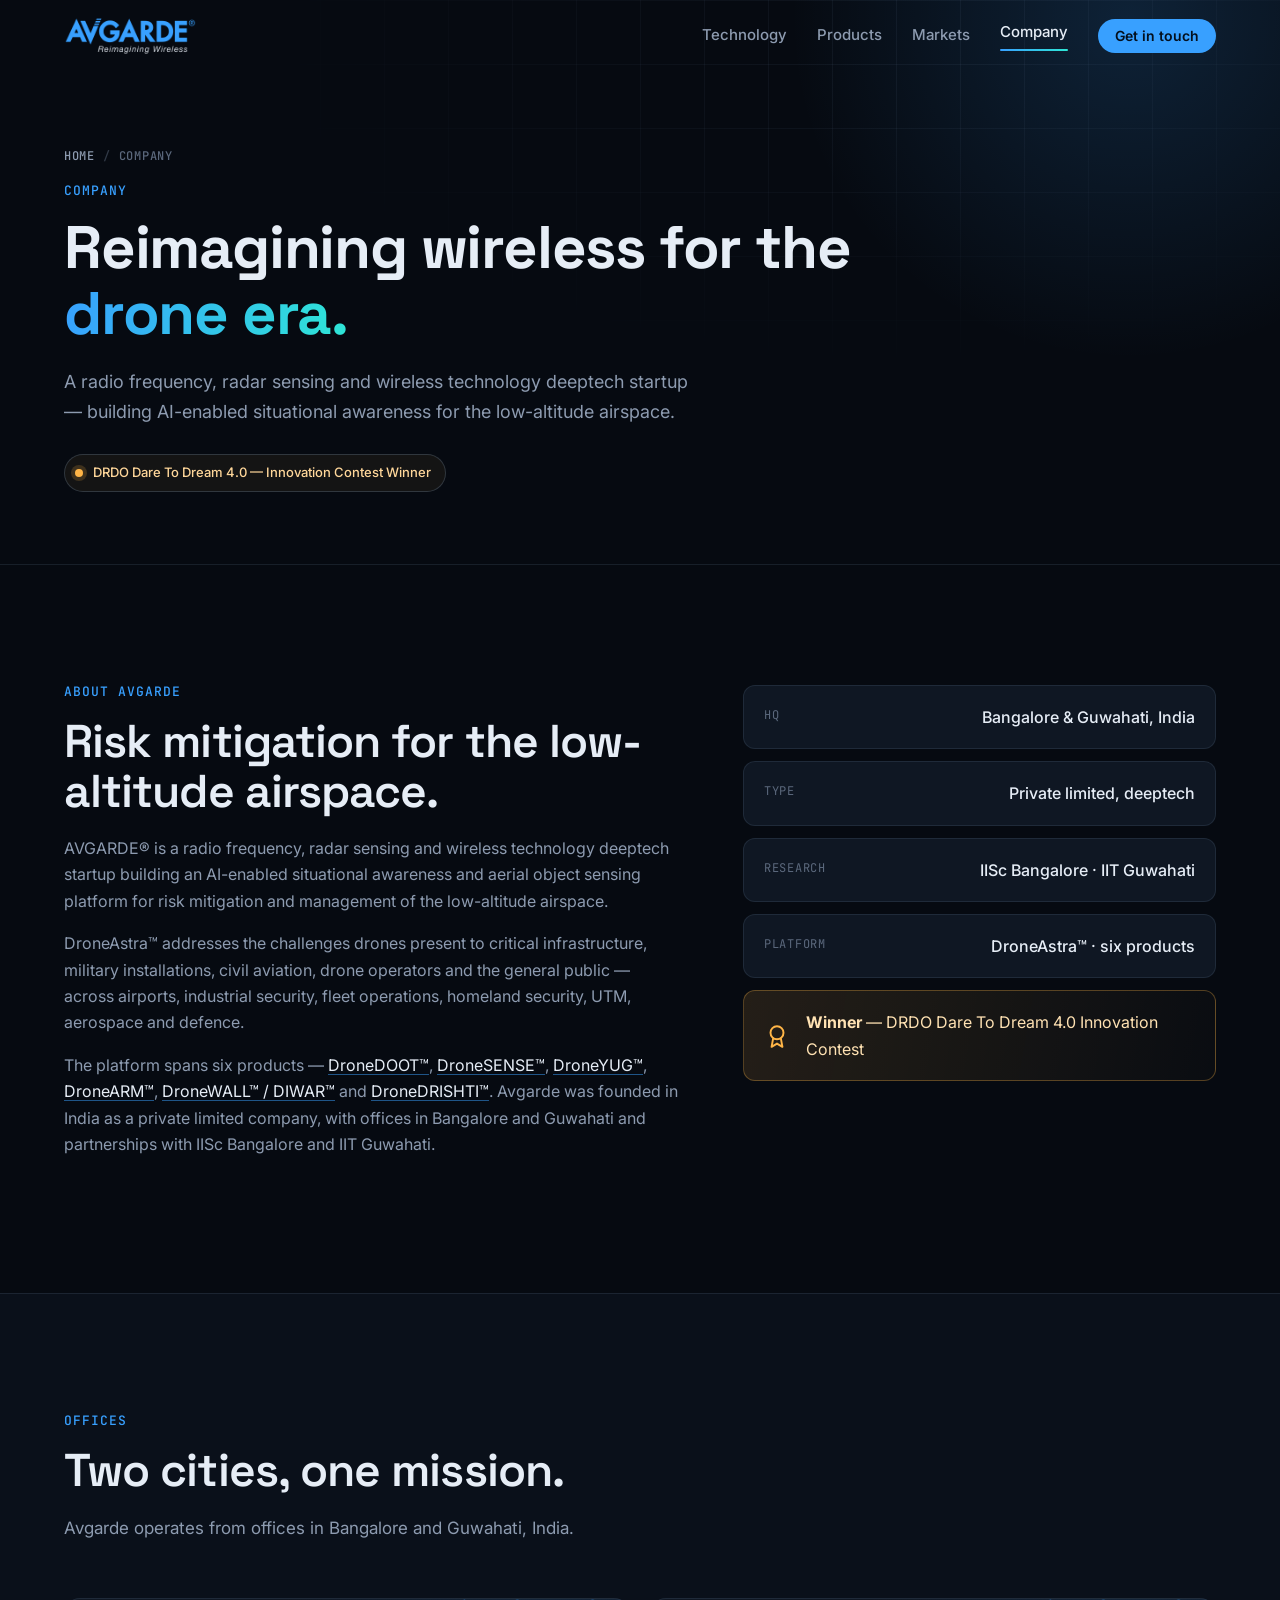
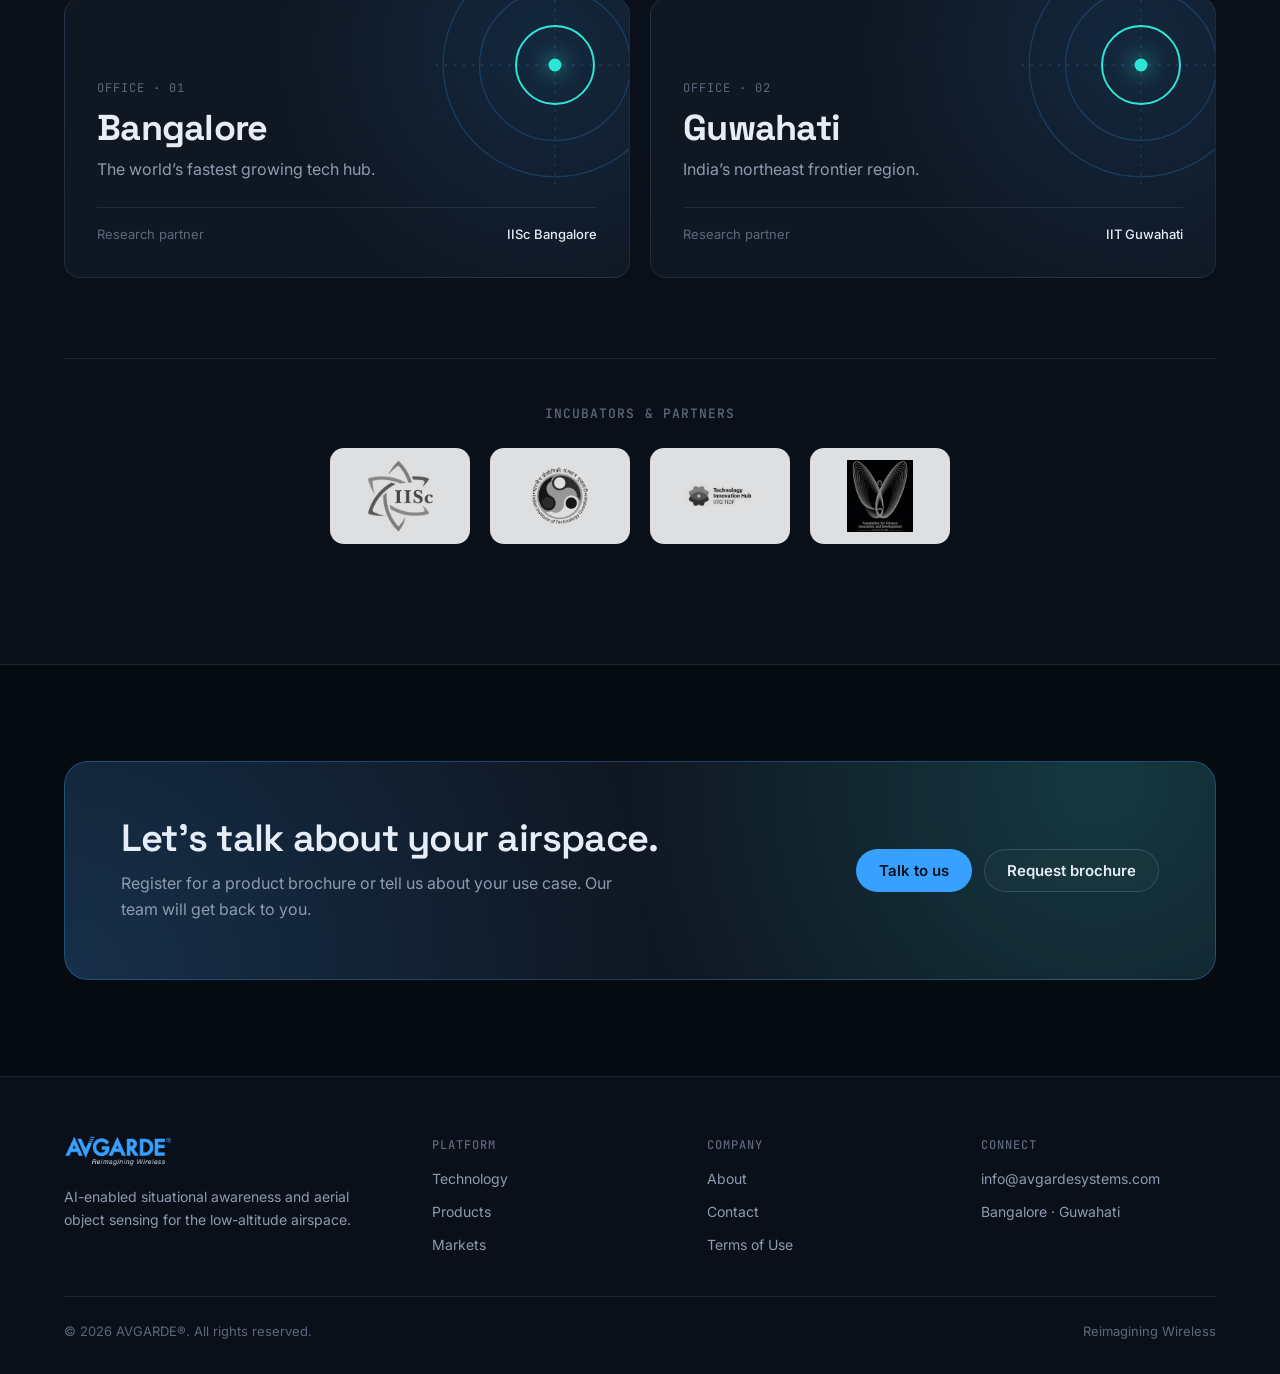
==== commit c8690aec: "Add product detail pages, 3D models, terms of use, and site updates" ====
--- a/company.html
+++ b/company.html
@@ -13,8 +13,8 @@
   <link rel="preconnect" href="https://fonts.googleapis.com">
   <link rel="preconnect" href="https://fonts.gstatic.com" crossorigin>
   <link href="https://fonts.googleapis.com/css2?family=Inter:wght@400;500;600&family=Space+Grotesk:wght@500;600;700&family=JetBrains+Mono:wght@400;500&display=swap" rel="stylesheet">
-  <link rel="stylesheet" href="styles.css">
-  <link rel="stylesheet" href="pages.css">
+  <link rel="stylesheet" href="styles.css?v=1794304038">
+  <link rel="stylesheet" href="pages.css?v=1794304038">
 </head>
 <body data-page="company">
 
@@ -64,7 +64,7 @@
         <h2>Risk mitigation for the low-altitude airspace.</h2>
         <p>AVGARDE® is a radio frequency, radar sensing and wireless technology deeptech startup building an AI-enabled situational awareness and aerial object sensing platform for risk mitigation and management of the low-altitude airspace.</p>
         <p>DroneAstra™ addresses the challenges drones present to critical infrastructure, military installations, civil aviation, drone operators and the general public — across airports, industrial security, fleet operations, homeland security, UTM, aerospace and defence.</p>
-        <p>The platform spans six products — <a class="inline-link" href="products.html#dronedoot">DroneDOOT™</a>, <a class="inline-link" href="products.html#dronesense">DroneSENSE™</a>, <a class="inline-link" href="products.html#droneyug">DroneYUG™</a>, <a class="inline-link" href="products.html#dronearm">DroneARM™</a>, <a class="inline-link" href="products.html#dronewall">DroneWALL™ / DIWAR™</a> and <a class="inline-link" href="products.html#dronedrishti">DroneDRISHTI™</a>. Avgarde was founded in India as a private limited company, with offices in Bangalore and Guwahati and partnerships with IISc Bangalore and IIT Guwahati.</p>
+        <p>The platform spans six products — <a class="inline-link" href="products/dronedoot.html">DroneDOOT™</a>, <a class="inline-link" href="products/dronesense.html">DroneSENSE™</a>, <a class="inline-link" href="products/droneyug.html">DroneYUG™</a>, <a class="inline-link" href="products/dronearm.html">DroneARM™</a>, <a class="inline-link" href="products/dronewall.html">DroneWALL™ / DIWAR™</a> and <a class="inline-link" href="products/dronedrishti.html">DroneDRISHTI™</a>. Avgarde was founded in India as a private limited company, with offices in Bangalore and Guwahati and partnerships with IISc Bangalore and IIT Guwahati.</p>
       </div>
       <div class="company__facts reveal">
         <div class="fact">
@@ -90,17 +90,6 @@
       </div>
     </div>
 
-    <div class="container">
-      <div class="partners reveal">
-        <p class="partners__label">Incubators &amp; partners</p>
-        <div class="partners__row">
-          <div class="partner"><img src="assets/iisc.jpeg" alt="Indian Institute of Science, Bangalore" width="400" height="400" loading="lazy"></div>
-          <div class="partner"><img src="assets/iitg-logo.png" alt="IIT Guwahati" width="400" height="400" loading="lazy"></div>
-          <div class="partner"><img src="assets/iitg.jpeg" alt="IIT Guwahati Technology Incubation Centre" width="200" height="200" loading="lazy"></div>
-          <div class="partner"><img src="assets/fsid.jpeg" alt="Foundation for Science Innovation and Development" width="200" height="200" loading="lazy"></div>
-        </div>
-      </div>
-    </div>
   </section>
 
   <!-- ============ OFFICES ============ -->
@@ -138,6 +127,16 @@
           <p class="office__meta"><span>Research partner</span><span>IIT Guwahati</span></p>
         </article>
       </div>
+
+      <div class="partners reveal">
+        <p class="partners__label">Incubators &amp; partners</p>
+        <div class="partners__row">
+          <div class="partner"><img src="assets/iisc.jpeg" alt="Indian Institute of Science, Bangalore" width="400" height="400" loading="lazy"></div>
+          <div class="partner"><img src="assets/iitg-logo.png" alt="IIT Guwahati" width="400" height="400" loading="lazy"></div>
+          <div class="partner"><img src="assets/iitg.jpeg" alt="IIT Guwahati Technology Incubation Centre" width="200" height="200" loading="lazy"></div>
+          <div class="partner"><img src="assets/fsid.jpeg" alt="Foundation for Science Innovation and Development" width="200" height="200" loading="lazy"></div>
+        </div>
+      </div>
     </div>
   </section>
 
@@ -178,14 +177,14 @@
         <ul>
           <li><a href="company.html">About</a></li>
           <li><a href="contact.html">Contact</a></li>
-          <li><a href="https://avgarde.net/terms-of-use">Terms of Use</a></li>
+          <li><a href="terms-of-use.html">Terms of Use</a></li>
         </ul>
       </div>
       <div class="footer__col">
         <h4>Connect</h4>
         <ul>
           <li><a href="mailto:info@avgardesystems.com">info@avgardesystems.com</a></li>
-          <li>Bangalore · Guwahati, India</li>
+          <li>Bangalore · Guwahati</li>
         </ul>
       </div>
     </div>
@@ -196,6 +195,6 @@
   </div>
 </footer>
 
-<script src="main.js"></script>
+<script src="main.js?v=1794304038"></script>
 </body>
 </html>
--- a/styles.css
+++ b/styles.css
@@ -442,3 +442,6 @@
 /* skip link */
 .skip { position: absolute; left: 16px; top: -60px; z-index: 100; padding: 10px 16px; border-radius: 8px; background: var(--blue); color: #04101e; font-weight: 600; transition: top .2s; }
 .skip:focus { top: 12px; }
+
+/* footer: plain-text items match the link colour */
+.footer__col ul { color: var(--muted); }
--- a/pages.css
+++ b/pages.css
@@ -183,3 +183,31 @@
 @media (prefers-reduced-motion: reduce) {
   .office__ping { display: none; }
 }
+
+/* link from a catalogue card to its product page */
+.product__more { margin-top: 14px; }
+.product details + .product__more { align-self: flex-start; }
+
+/* product card photos */
+.product__art { height: 200px; overflow: hidden; background: #0b121d; place-items: stretch; }
+.product__art img { width: 100%; height: 100%; object-fit: cover; transition: transform .6s ease; }
+.product__art::after { content: ""; position: absolute; inset: 0; pointer-events: none; background: linear-gradient(180deg, rgba(6,10,17,.35), transparent 35%, transparent 60%, rgba(6,10,17,.4)); }
+.product__art .tag { z-index: 1; background: rgba(6,10,17,.78); backdrop-filter: blur(6px); -webkit-backdrop-filter: blur(6px); }
+.product:hover .product__art img { transform: scale(1.04); }
+
+/* keep the radar head in frame */
+.product__art img[src*="front/dronedoot"] { object-position: center 30%; }
+
+/* whole card is the link: stretched title link */
+.product { position: relative; cursor: pointer; }
+.product__link { color: inherit; }
+.product__link::after { content: ""; position: absolute; inset: 0; z-index: 2; border-radius: inherit; }
+.product:has(.product__link:focus-visible) { outline: 2px solid var(--blue); outline-offset: 3px; }
+.product__link:focus-visible { outline: none; }
+.product__body { flex: 1; }
+.product .specs { margin-bottom: 0; }
+
+/* spec chips wrap instead of clipping when a card is narrow */
+.product .specs { grid-template-columns: repeat(auto-fit, minmax(92px, 1fr)); }
+.product .specs li { min-width: 0; }
+.product .specs--bands { grid-template-columns: repeat(auto-fit, minmax(56px, 1fr)); }
